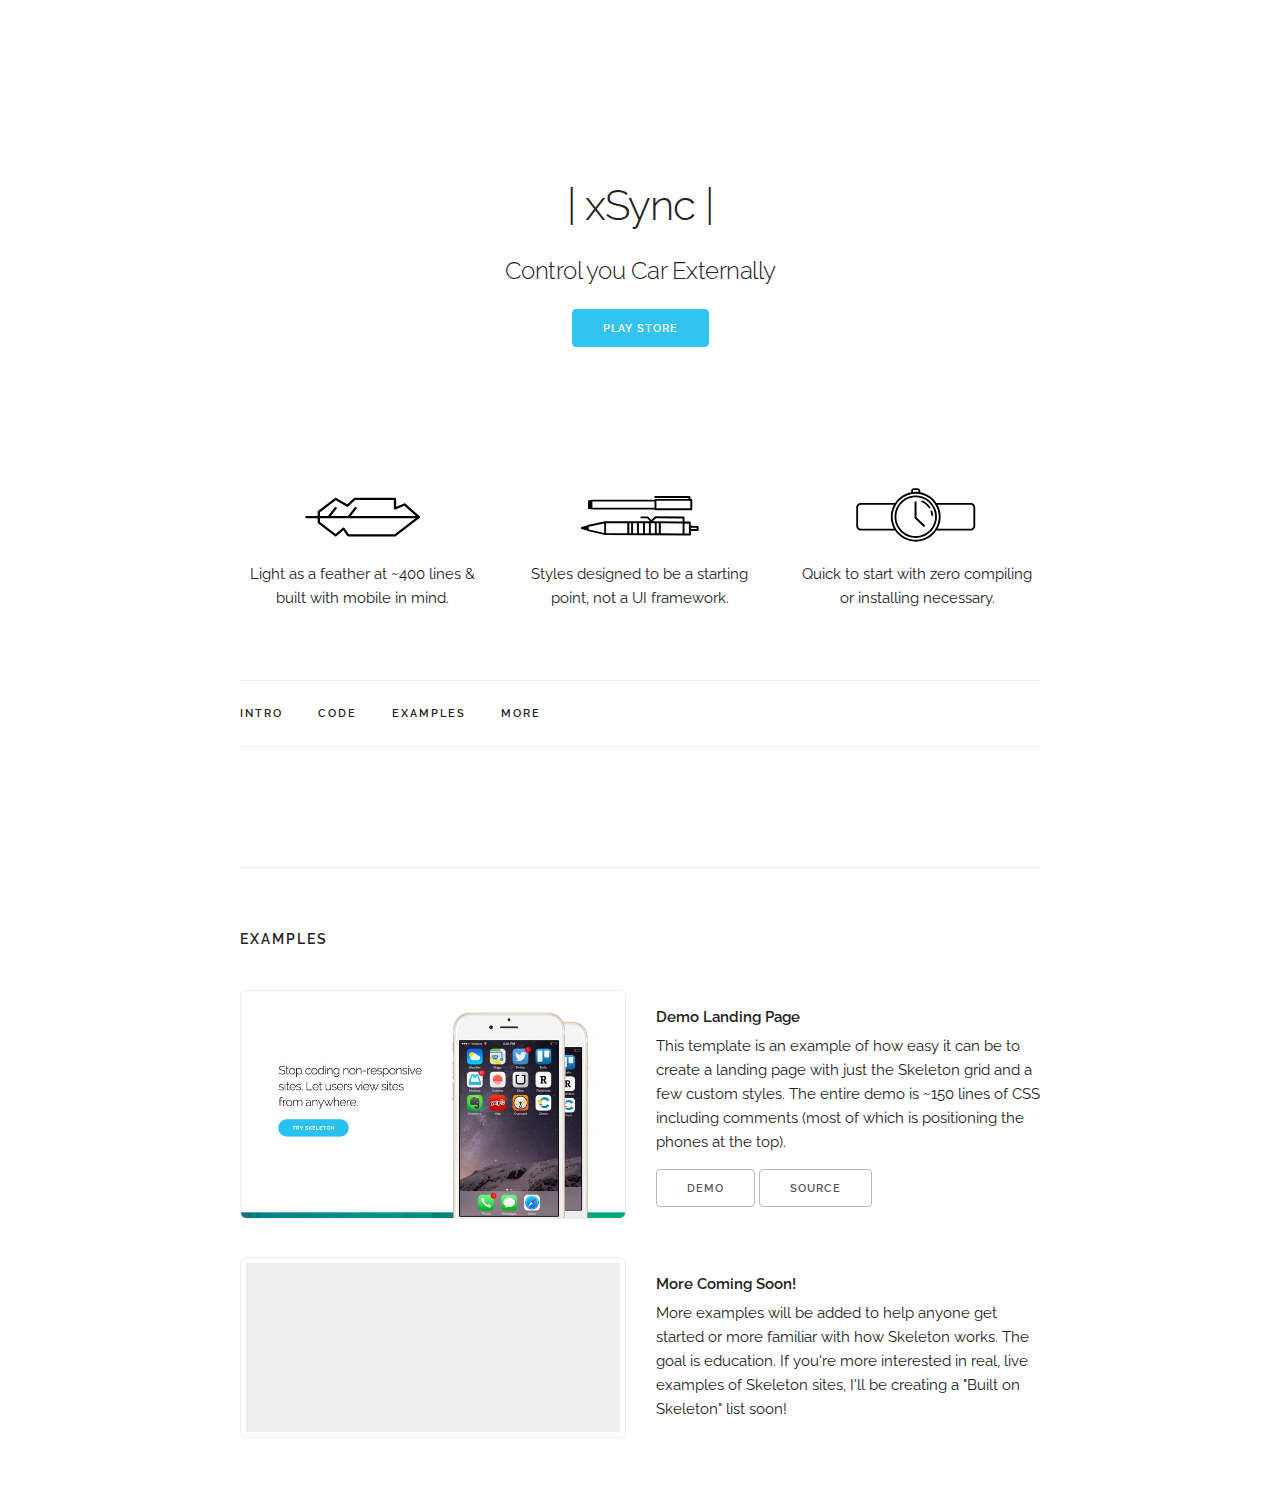
==== index.html @ bbdcb4a3 "Initial Checkin" ====
<!DOCTYPE html>
<html lang="en">
<head>

  <!-- Basic Page Needs
  –––––––––––––––––––––––––––––––––––––––––––––––––– -->
  <meta charset="utf-8">
  <title>xSync</title>
  <meta name="description" content="">
  <meta name="author" content="">

  <!-- Mobile Specific Metas
  –––––––––––––––––––––––––––––––––––––––––––––––––– -->
  <meta name="viewport" content="width=device-width, initial-scale=1">

  <!-- FONT
  –––––––––––––––––––––––––––––––––––––––––––––––––– -->
  <link href='//fonts.googleapis.com/css?family=Raleway:400,300,600' rel='stylesheet' type='text/css'>

  <!-- CSS
  –––––––––––––––––––––––––––––––––––––––––––––––––– -->
  <link rel="stylesheet" href="dist/css/normalize.css">
  <link rel="stylesheet" href="dist/css/skeleton.css">
  <link rel="stylesheet" href="css/custom.css">

  <!-- Scripts
  –––––––––––––––––––––––––––––––––––––––––––––––––– -->
  <script src="//ajax.googleapis.com/ajax/libs/jquery/2.1.1/jquery.min.js"></script>
  <script src="https://google-code-prettify.googlecode.com/svn/loader/run_prettify.js"></script>
  <link rel="stylesheet" href="css/github-prettify-theme.css">
  <script src="js/site.js"></script>

  <!-- Favicon
  –––––––––––––––––––––––––––––––––––––––––––––––––– -->
  <link rel="icon" type="image/png" href="dist/images/favicon.png">

</head>
<body class="code-snippets-visible">

  <!-- Primary Page Layout
  –––––––––––––––––––––––––––––––––––––––––––––––––– -->
  <div class="container">
    <section class="header">
      <h2 class="title">| xSync |</h2>
	  <h5>Control you Car Externally</h5>
      <a class="button button-primary" href="#" onClick="_gaq.push(['_trackEvent', 'skeleton', 'download'])">Play Store</a>
      <div class="value-props row">
        <div class="four columns value-prop">
          <img class="value-img" src="images/feather.svg">
          Light as a feather at ~400 lines &amp; built with mobile in mind.
        </div>
        <div class="four columns value-prop">
          <img class="value-img" src="images/pens.svg">
          Styles designed to be a starting point, not a UI framework.
        </div>
        <div class="four columns value-prop">
          <img class="value-img" src="images/watch.svg">
          Quick to start with zero compiling or installing necessary.
        </div>
      </div>
    </section>

    <div class="navbar-spacer"></div>
    <nav class="navbar">
      <div class="container">
        <ul class="navbar-list">
          <li class="navbar-item"><a class="navbar-link" href="#intro">Intro</a></li>
          <li class="navbar-item">
            <a class="navbar-link" href="#" data-popover="#codeNavPopover">Code</a>
            <div id="codeNavPopover" class="popover">
              <ul class="popover-list">
                <li class="popover-item">
                  <a class="popover-link" href="#grid">Grid</a>
                </li>
                <li class="popover-item">
                  <a class="popover-link" href="#typography">Typography</a>
                </li>
                <li class="popover-item">
                  <a class="popover-link" href="#buttons">Buttons</a>
                </li>
                <li class="popover-item">
                  <a class="popover-link" href="#forms">Forms</a>
                </li>
                <li class="popover-item">
                  <a class="popover-link" href="#lists">Lists</a>
                </li>
                <li class="popover-item">
                  <a class="popover-link" href="#code">Code</a>
                </li>
                <li class="popover-item">
                  <a class="popover-link" href="#tables">Tables</a>
                </li>
                <li class="popover-item">
                  <a class="popover-link" href="#queries">Queries</a>
                </li>
                <li class="popover-item">
                  <a class="popover-link" href="#utilities">Utilities</a>
                </li>
              </ul>
            </div>
          </li>
          <li class="navbar-item"><a class="navbar-link" href="#examples">Examples</a></li>
          <li class="navbar-item">
            <a class="navbar-link" href="#" data-popover="#moreNavPopover">More</a>
            <div id="moreNavPopover" class="popover">
              <ul class="popover-list">
                <li class="popover-item">
                  <a class="popover-link" href="https://github.com/dhg/Skeleton">On Github</a>
                </li>
                <li class="popover-item">
                  <a class="popover-link" href="https://github.com/dhg/Skeleton#browser-support">Browsers</a>
                </li>
                <li class="popover-item">
                  <a class="popover-link" href="https://github.com/dhg/Skeleton#license">License</a>
                </li>
                <li class="popover-item">
                  <a class="popover-link" href="https://github.com/dhg/Skeleton#extensions">Extensions</a>
                </li>
                <li class="popover-item">
                  <a class="popover-link" href="https://github.com/dhg/Skeleton/releases">Versions</a>
                </li>
                <li class="popover-item">
                  <a class="popover-link" href="https://github.com/dhg/Skeleton#colophon">Colophon</a>
                </li>
              </ul>
            </div>
          </li>
        </ul>
      </div>
    </nav>

    <!-- Why use Skeleton -->
    <div class="docs-section" id="intro">
   
    </div>

 
    <!-- Examples -->
    <div class="docs-section examples" id="examples">
      <h6 class="docs-header">Examples</h6>
      <div class="row example">
        <a class="example-screenshot-wrapper" target="_blank" href="examples/landing">
          <img class="example-screenshot" src="images/examples/landing.jpg">
        </a>
        <div class="one-half offset-by-one-half column">
          <h6 class="example-header">Demo Landing Page</h6>
          <p class="example-description">This template is an example of how easy it can be to create a landing page with just the Skeleton grid and a few custom styles. The entire demo is ~150 lines of CSS including comments (most of which is positioning the phones at the top).</p>
          <a class="button" href="examples/landing" target="_blank">Demo</a>
          <a class="button" href="https://github.com/dhg/Skeleton/tree/gh-pages/examples/landing" target="_blank">Source</a>
        </div>
      </div>
      <div class="row example">
        <div class="example-screenshot-wrapper">
          <div class="example-screenshot coming-soon"></div>
        </div>
        <div class="one-half offset-by-one-half column">
          <h6 class="example-header">More Coming Soon!</h6>
          <p class="example-description">More examples will be added to help anyone get started or more familiar with how Skeleton works. The goal is education. If you're more interested in real, live examples of Skeleton sites, I'll be creating a "Built on Skeleton" list soon!</p>
        </div>
      </div>
    </div>

  </div>


  <!-- Google Analytics -->
  <script type="text/javascript">


  </script>

<!-- End Document
  –––––––––––––––––––––––––––––––––––––––––––––––––– -->
</body>
</html>
---- dist/css/skeleton.css ----
/*
* Skeleton V2.0.4
* Copyright 2014, Dave Gamache
* www.getskeleton.com
* Free to use under the MIT license.
* http://www.opensource.org/licenses/mit-license.php
* 12/29/2014
*/


/* Table of contents
––––––––––––––––––––––––––––––––––––––––––––––––––
- Grid
- Base Styles
- Typography
- Links
- Buttons
- Forms
- Lists
- Code
- Tables
- Spacing
- Utilities
- Clearing
- Media Queries
*/


/* Grid
–––––––––––––––––––––––––––––––––––––––––––––––––– */
.container {
  position: relative;
  width: 100%;
  max-width: 960px;
  margin: 0 auto;
  padding: 0 20px;
  box-sizing: border-box; }
.column,
.columns {
  width: 100%;
  float: left;
  box-sizing: border-box; }

/* For devices larger than 400px */
@media (min-width: 400px) {
  .container {
    width: 85%;
    padding: 0; }
}

/* For devices larger than 550px */
@media (min-width: 550px) {
  .container {
    width: 80%; }
  .column,
  .columns {
    margin-left: 4%; }
  .column:first-child,
  .columns:first-child {
    margin-left: 0; }

  .one.column,
  .one.columns                    { width: 4.66666666667%; }
  .two.columns                    { width: 13.3333333333%; }
  .three.columns                  { width: 22%;            }
  .four.columns                   { width: 30.6666666667%; }
  .five.columns                   { width: 39.3333333333%; }
  .six.columns                    { width: 48%;            }
  .seven.columns                  { width: 56.6666666667%; }
  .eight.columns                  { width: 65.3333333333%; }
  .nine.columns                   { width: 74.0%;          }
  .ten.columns                    { width: 82.6666666667%; }
  .eleven.columns                 { width: 91.3333333333%; }
  .twelve.columns                 { width: 100%; margin-left: 0; }

  .one-third.column               { width: 30.6666666667%; }
  .two-thirds.column              { width: 65.3333333333%; }

  .one-half.column                { width: 48%; }

  /* Offsets */
  .offset-by-one.column,
  .offset-by-one.columns          { margin-left: 8.66666666667%; }
  .offset-by-two.column,
  .offset-by-two.columns          { margin-left: 17.3333333333%; }
  .offset-by-three.column,
  .offset-by-three.columns        { margin-left: 26%;            }
  .offset-by-four.column,
  .offset-by-four.columns         { margin-left: 34.6666666667%; }
  .offset-by-five.column,
  .offset-by-five.columns         { margin-left: 43.3333333333%; }
  .offset-by-six.column,
  .offset-by-six.columns          { margin-left: 52%;            }
  .offset-by-seven.column,
  .offset-by-seven.columns        { margin-left: 60.6666666667%; }
  .offset-by-eight.column,
  .offset-by-eight.columns        { margin-left: 69.3333333333%; }
  .offset-by-nine.column,
  .offset-by-nine.columns         { margin-left: 78.0%;          }
  .offset-by-ten.column,
  .offset-by-ten.columns          { margin-left: 86.6666666667%; }
  .offset-by-eleven.column,
  .offset-by-eleven.columns       { margin-left: 95.3333333333%; }

  .offset-by-one-third.column,
  .offset-by-one-third.columns    { margin-left: 34.6666666667%; }
  .offset-by-two-thirds.column,
  .offset-by-two-thirds.columns   { margin-left: 69.3333333333%; }

  .offset-by-one-half.column,
  .offset-by-one-half.columns     { margin-left: 52%; }

}


/* Base Styles
–––––––––––––––––––––––––––––––––––––––––––––––––– */
/* NOTE
html is set to 62.5% so that all the REM measurements throughout Skeleton
are based on 10px sizing. So basically 1.5rem = 15px :) */
html {
  font-size: 62.5%; }
body {
  font-size: 1.5em; /* currently ems cause chrome bug misinterpreting rems on body element */
  line-height: 1.6;
  font-weight: 400;
  font-family: "Raleway", "HelveticaNeue", "Helvetica Neue", Helvetica, Arial, sans-serif;
  color: #222; }


/* Typography
–––––––––––––––––––––––––––––––––––––––––––––––––– */
h1, h2, h3, h4, h5, h6 {
  margin-top: 0;
  margin-bottom: 2rem;
  font-weight: 300; }
h1 { font-size: 4.0rem; line-height: 1.2;  letter-spacing: -.1rem;}
h2 { font-size: 3.6rem; line-height: 1.25; letter-spacing: -.1rem; }
h3 { font-size: 3.0rem; line-height: 1.3;  letter-spacing: -.1rem; }
h4 { font-size: 2.4rem; line-height: 1.35; letter-spacing: -.08rem; }
h5 { font-size: 1.8rem; line-height: 1.5;  letter-spacing: -.05rem; }
h6 { font-size: 1.5rem; line-height: 1.6;  letter-spacing: 0; }

/* Larger than phablet */
@media (min-width: 550px) {
  h1 { font-size: 5.0rem; }
  h2 { font-size: 4.2rem; }
  h3 { font-size: 3.6rem; }
  h4 { font-size: 3.0rem; }
  h5 { font-size: 2.4rem; }
  h6 { font-size: 1.5rem; }
}

p {
  margin-top: 0; }


/* Links
–––––––––––––––––––––––––––––––––––––––––––––––––– */
a {
  color: #1EAEDB; }
a:hover {
  color: #0FA0CE; }


/* Buttons
–––––––––––––––––––––––––––––––––––––––––––––––––– */
.button,
button,
input[type="submit"],
input[type="reset"],
input[type="button"] {
  display: inline-block;
  height: 38px;
  padding: 0 30px;
  color: #555;
  text-align: center;
  font-size: 11px;
  font-weight: 600;
  line-height: 38px;
  letter-spacing: .1rem;
  text-transform: uppercase;
  text-decoration: none;
  white-space: nowrap;
  background-color: transparent;
  border-radius: 4px;
  border: 1px solid #bbb;
  cursor: pointer;
  box-sizing: border-box; }
.button:hover,
button:hover,
input[type="submit"]:hover,
input[type="reset"]:hover,
input[type="button"]:hover,
.button:focus,
button:focus,
input[type="submit"]:focus,
input[type="reset"]:focus,
input[type="button"]:focus {
  color: #333;
  border-color: #888;
  outline: 0; }
.button.button-primary,
button.button-primary,
input[type="submit"].button-primary,
input[type="reset"].button-primary,
input[type="button"].button-primary {
  color: #FFF;
  background-color: #33C3F0;
  border-color: #33C3F0; }
.button.button-primary:hover,
button.button-primary:hover,
input[type="submit"].button-primary:hover,
input[type="reset"].button-primary:hover,
input[type="button"].button-primary:hover,
.button.button-primary:focus,
button.button-primary:focus,
input[type="submit"].button-primary:focus,
input[type="reset"].button-primary:focus,
input[type="button"].button-primary:focus {
  color: #FFF;
  background-color: #1EAEDB;
  border-color: #1EAEDB; }


/* Forms
–––––––––––––––––––––––––––––––––––––––––––––––––– */
input[type="email"],
input[type="number"],
input[type="search"],
input[type="text"],
input[type="tel"],
input[type="url"],
input[type="password"],
textarea,
select {
  height: 38px;
  padding: 6px 10px; /* The 6px vertically centers text on FF, ignored by Webkit */
  background-color: #fff;
  border: 1px solid #D1D1D1;
  border-radius: 4px;
  box-shadow: none;
  box-sizing: border-box; }
/* Removes awkward default styles on some inputs for iOS */
input[type="email"],
input[type="number"],
input[type="search"],
input[type="text"],
input[type="tel"],
input[type="url"],
input[type="password"],
textarea {
  -webkit-appearance: none;
     -moz-appearance: none;
          appearance: none; }
textarea {
  min-height: 65px;
  padding-top: 6px;
  padding-bottom: 6px; }
input[type="email"]:focus,
input[type="number"]:focus,
input[type="search"]:focus,
input[type="text"]:focus,
input[type="tel"]:focus,
input[type="url"]:focus,
input[type="password"]:focus,
textarea:focus,
select:focus {
  border: 1px solid #33C3F0;
  outline: 0; }
label,
legend {
  display: block;
  margin-bottom: .5rem;
  font-weight: 600; }
fieldset {
  padding: 0;
  border-width: 0; }
input[type="checkbox"],
input[type="radio"] {
  display: inline; }
label > .label-body {
  display: inline-block;
  margin-left: .5rem;
  font-weight: normal; }


/* Lists
–––––––––––––––––––––––––––––––––––––––––––––––––– */
ul {
  list-style: circle inside; }
ol {
  list-style: decimal inside; }
ol, ul {
  padding-left: 0;
  margin-top: 0; }
ul ul,
ul ol,
ol ol,
ol ul {
  margin: 1.5rem 0 1.5rem 3rem;
  font-size: 90%; }
li {
  margin-bottom: 1rem; }


/* Code
–––––––––––––––––––––––––––––––––––––––––––––––––– */
code {
  padding: .2rem .5rem;
  margin: 0 .2rem;
  font-size: 90%;
  white-space: nowrap;
  background: #F1F1F1;
  border: 1px solid #E1E1E1;
  border-radius: 4px; }
pre > code {
  display: block;
  padding: 1rem 1.5rem;
  white-space: pre; }


/* Tables
–––––––––––––––––––––––––––––––––––––––––––––––––– */
th,
td {
  padding: 12px 15px;
  text-align: left;
  border-bottom: 1px solid #E1E1E1; }
th:first-child,
td:first-child {
  padding-left: 0; }
th:last-child,
td:last-child {
  padding-right: 0; }


/* Spacing
–––––––––––––––––––––––––––––––––––––––––––––––––– */
button,
.button {
  margin-bottom: 1rem; }
input,
textarea,
select,
fieldset {
  margin-bottom: 1.5rem; }
pre,
blockquote,
dl,
figure,
table,
p,
ul,
ol,
form {
  margin-bottom: 2.5rem; }


/* Utilities
–––––––––––––––––––––––––––––––––––––––––––––––––– */
.u-full-width {
  width: 100%;
  box-sizing: border-box; }
.u-max-full-width {
  max-width: 100%;
  box-sizing: border-box; }
.u-pull-right {
  float: right; }
.u-pull-left {
  float: left; }


/* Misc
–––––––––––––––––––––––––––––––––––––––––––––––––– */
hr {
  margin-top: 3rem;
  margin-bottom: 3.5rem;
  border-width: 0;
  border-top: 1px solid #E1E1E1; }


/* Clearing
–––––––––––––––––––––––––––––––––––––––––––––––––– */

/* Self Clearing Goodness */
.container:after,
.row:after,
.u-cf {
  content: "";
  display: table;
  clear: both; }


/* Media Queries
–––––––––––––––––––––––––––––––––––––––––––––––––– */
/*
Note: The best way to structure the use of media queries is to create the queries
near the relevant code. For example, if you wanted to change the styles for buttons
on small devices, paste the mobile query code up in the buttons section and style it
there.
*/


/* Larger than mobile */
@media (min-width: 400px) {}

/* Larger than phablet (also point when grid becomes active) */
@media (min-width: 550px) {}

/* Larger than tablet */
@media (min-width: 750px) {}

/* Larger than desktop */
@media (min-width: 1000px) {}

/* Larger than Desktop HD */
@media (min-width: 1200px) {}
---- css/custom.css ----
.container {
  max-width: 800px; }
.header {
  margin-top: 6rem;
  text-align: center; }
.value-prop {
  margin-top: 1rem; }
.value-props {
  margin-top: 4rem;
  margin-bottom: 4rem; }
.docs-header {
  text-transform: uppercase;
  font-size: 1.4rem;
  letter-spacing: .2rem;
  font-weight: 600; }
.docs-section {
  border-top: 1px solid #eee;
  padding: 4rem 0;
  margin-bottom: 0;}
.value-img {
  display: block;
  text-align: center;
  margin: 2.5rem auto 0; }
.example-grid .column,
.example-grid .columns {
  background: #EEE;
  text-align: center;
  border-radius: 4px;
  font-size: 1rem;
  text-transform: uppercase;
  height: 30px;
  line-height: 30px;
  margin-bottom: .75rem;
  font-weight: 600;
  letter-spacing: .1rem; }
.docs-example .row,
.docs-example.row,
.docs-example form {
  margin-bottom: 0; }
.docs-example h1,
.docs-example h2,
.docs-example h3,
.docs-example h4,
.docs-example h5,
.docs-example h6 {
  margin-bottom: 1rem; }
.heading-font-size {
  font-size: 1.2rem;
  color: #999;
  letter-spacing: normal; }
.code-example {
  margin-top: 1.5rem;
  margin-bottom: 0; }
.code-example-body {
  white-space: pre;
  word-wrap: break-word }
.example {
  position: relative; 
  margin-top: 4rem; }
.example-header {
  font-weight: 600;
  margin-top: 1.5rem;
  margin-bottom: .5rem; }
.example-description {
  margin-bottom: 1.5rem; }
.example-screenshot-wrapper {
  display: block;
  position: relative;
  overflow: hidden;
  border-radius: 6px;
  border: 1px solid #eee;
  height: 250px; }
.example-screenshot {
  width: 100%;
  height: auto; }
.example-screenshot.coming-soon {
  width: auto;
  position: absolute;
  background: #eee;
  top: 5px;
  right: 5px;
  bottom: 5px;
  left: 5px; }
.navbar {
  display: none; }

/* Larger than phone */
@media (min-width: 550px) {
  .header {
    margin-top: 18rem; }
  .value-props {
    margin-top: 9rem;
    margin-bottom: 7rem; }
  .value-img {
    margin-bottom: 1rem; }
  .example-grid .column,
  .example-grid .columns {
    margin-bottom: 1.5rem; }
  .docs-section {
    padding: 6rem 0; }
  .example-send-yourself-copy {
    float: right;
    margin-top: 12px; }
  .example-screenshot-wrapper {
    position: absolute;
    width: 48%;
    height: 100%;
    left: 0;
    max-height: none; }
}

/* Larger than tablet */
@media (min-width: 750px) {
  /* Navbar */
  .navbar + .docs-section {
    border-top-width: 0; }
  .navbar,
  .navbar-spacer {
    display: block;
    width: 100%;
    height: 6.5rem;
    background: #fff;
    z-index: 99;
    border-top: 1px solid #eee;
    border-bottom: 1px solid #eee; }
  .navbar-spacer {
    display: none; }
  .navbar > .container {
    width: 100%; }
  .navbar-list {
    list-style: none;
    margin-bottom: 0; }
  .navbar-item {
    position: relative;
    float: left;
    margin-bottom: 0; }
  .navbar-link {
    text-transform: uppercase;
    font-size: 11px;
    font-weight: 600;
    letter-spacing: .2rem;
    margin-right: 35px;
    text-decoration: none;
    line-height: 6.5rem;
    color: #222; }
  .navbar-link.active {
    color: #33C3F0; }
  .has-docked-nav .navbar {
    position: fixed;
    top: 0;
    left: 0; }
  .has-docked-nav .navbar-spacer {
    display: block; }
  /* Re-overiding the width 100% declaration to match size of % based container */
  .has-docked-nav .navbar > .container {
    width: 80%; }

  /* Popover */
  .popover.open {
    display: block;
  }
  .popover {
    display: none;
    position: absolute;
    top: 0;
    left: 0;
    background: #fff;
    border: 1px solid #eee;
    border-radius: 4px;
    top: 92%;
    left: -50%;
    -webkit-filter: drop-shadow(0 0 6px rgba(0,0,0,.1));
       -moz-filter: drop-shadow(0 0 6px rgba(0,0,0,.1));
            filter: drop-shadow(0 0 6px rgba(0,0,0,.1)); }
  .popover-item:first-child .popover-link:after, 
  .popover-item:first-child .popover-link:before {
    bottom: 100%;
    left: 50%;
    border: solid transparent;
    content: " ";
    height: 0;
    width: 0;
    position: absolute;
    pointer-events: none; }
  .popover-item:first-child .popover-link:after {
    border-color: rgba(255, 255, 255, 0);
    border-bottom-color: #fff;
    border-width: 10px;
    margin-left: -10px; }
  .popover-item:first-child .popover-link:before {
    border-color: rgba(238, 238, 238, 0);
    border-bottom-color: #eee;
    border-width: 11px;
    margin-left: -11px; }
  .popover-list {
    padding: 0;
    margin: 0;
    list-style: none; }
  .popover-item {
    padding: 0;
    margin: 0; }
  .popover-link {
    position: relative;
    color: #222;
    display: block;
    padding: 8px 20px;
    border-bottom: 1px solid #eee;
    text-decoration: none;
    text-transform: uppercase;
    font-size: 1.0rem;
    font-weight: 600;
    text-align: center;
    letter-spacing: .1rem; }
  .popover-item:first-child .popover-link {
    border-radius: 4px 4px 0 0; }
  .popover-item:last-child .popover-link {
    border-radius: 0 0 4px 4px;
    border-bottom-width: 0; }
  .popover-link:hover {
    color: #fff;
    background: #33C3F0; }
  .popover-link:hover,
  .popover-item:first-child .popover-link:hover:after {
    border-bottom-color: #33C3F0; }
}
---- css/github-prettify-theme.css ----
/* GitHub Theme */
.prettyprint {
  background: #fff;
  font-family: Menlo, 'Bitstream Vera Sans Mono', 'DejaVu Sans Mono', Monaco, Consolas, monospace;
  font-size: 1.2rem;
  padding: 2.5rem 3rem;
  -webkit-font-smoothing: antialiased; 
}

.pln {
  color: #333333;
}

@media screen {
  .str {
    color: #dd1144;
  }

  .kwd {
    color: #333333;
  }

  .com {
    color: #999988;
  }

  .typ {
    color: #445588;
  }

  .lit {
    color: #445588;
  }

  .pun {
    color: #333333;
  }

  .opn {
    color: #333333;
  }

  .clo {
    color: #333333;
  }

  .tag {
    color: navy;
  }

  .atn {
    color: teal;
  }

  .atv {
    color: #dd1144;
  }

  .dec {
    color: #333333;
  }

  .var {
    color: teal;
  }

  .fun {
    color: #990000;
  }
}
@media print, projection {
  .str {
    color: #006600;
  }

  .kwd {
    color: #006;
    font-weight: bold;
  }

  .com {
    color: #600;
    font-style: italic;
  }

  .typ {
    color: #404;
    font-weight: bold;
  }

  .lit {
    color: #004444;
  }

  .pun, .opn, .clo {
    color: #444400;
  }

  .tag {
    color: #006;
    font-weight: bold;
  }

  .atn {
    color: #440044;
  }

  .atv {
    color: #006600;
  }
}
/* Specify class=linenums on a pre to get line numbering */
ol.linenums {
  margin-top: 0;
  margin-bottom: 0;
}

/* IE indents via margin-left */
li.L0,
li.L1,
li.L2,
li.L3,
li.L4,
li.L5,
li.L6,
li.L7,
li.L8,
li.L9 {
  /* */
}

/* Alternate shading for lines */
li.L1,
li.L3,
li.L5,
li.L7,
li.L9 {
  /* */
}

/* My additional styles */

/*li.L0, li.L1, li.L2, li.L3,
li.L5, li.L6, li.L7, li.L8
{ list-style-type: decimal !important }*/

.prettyprint li {
  margin-bottom: .3rem;
}
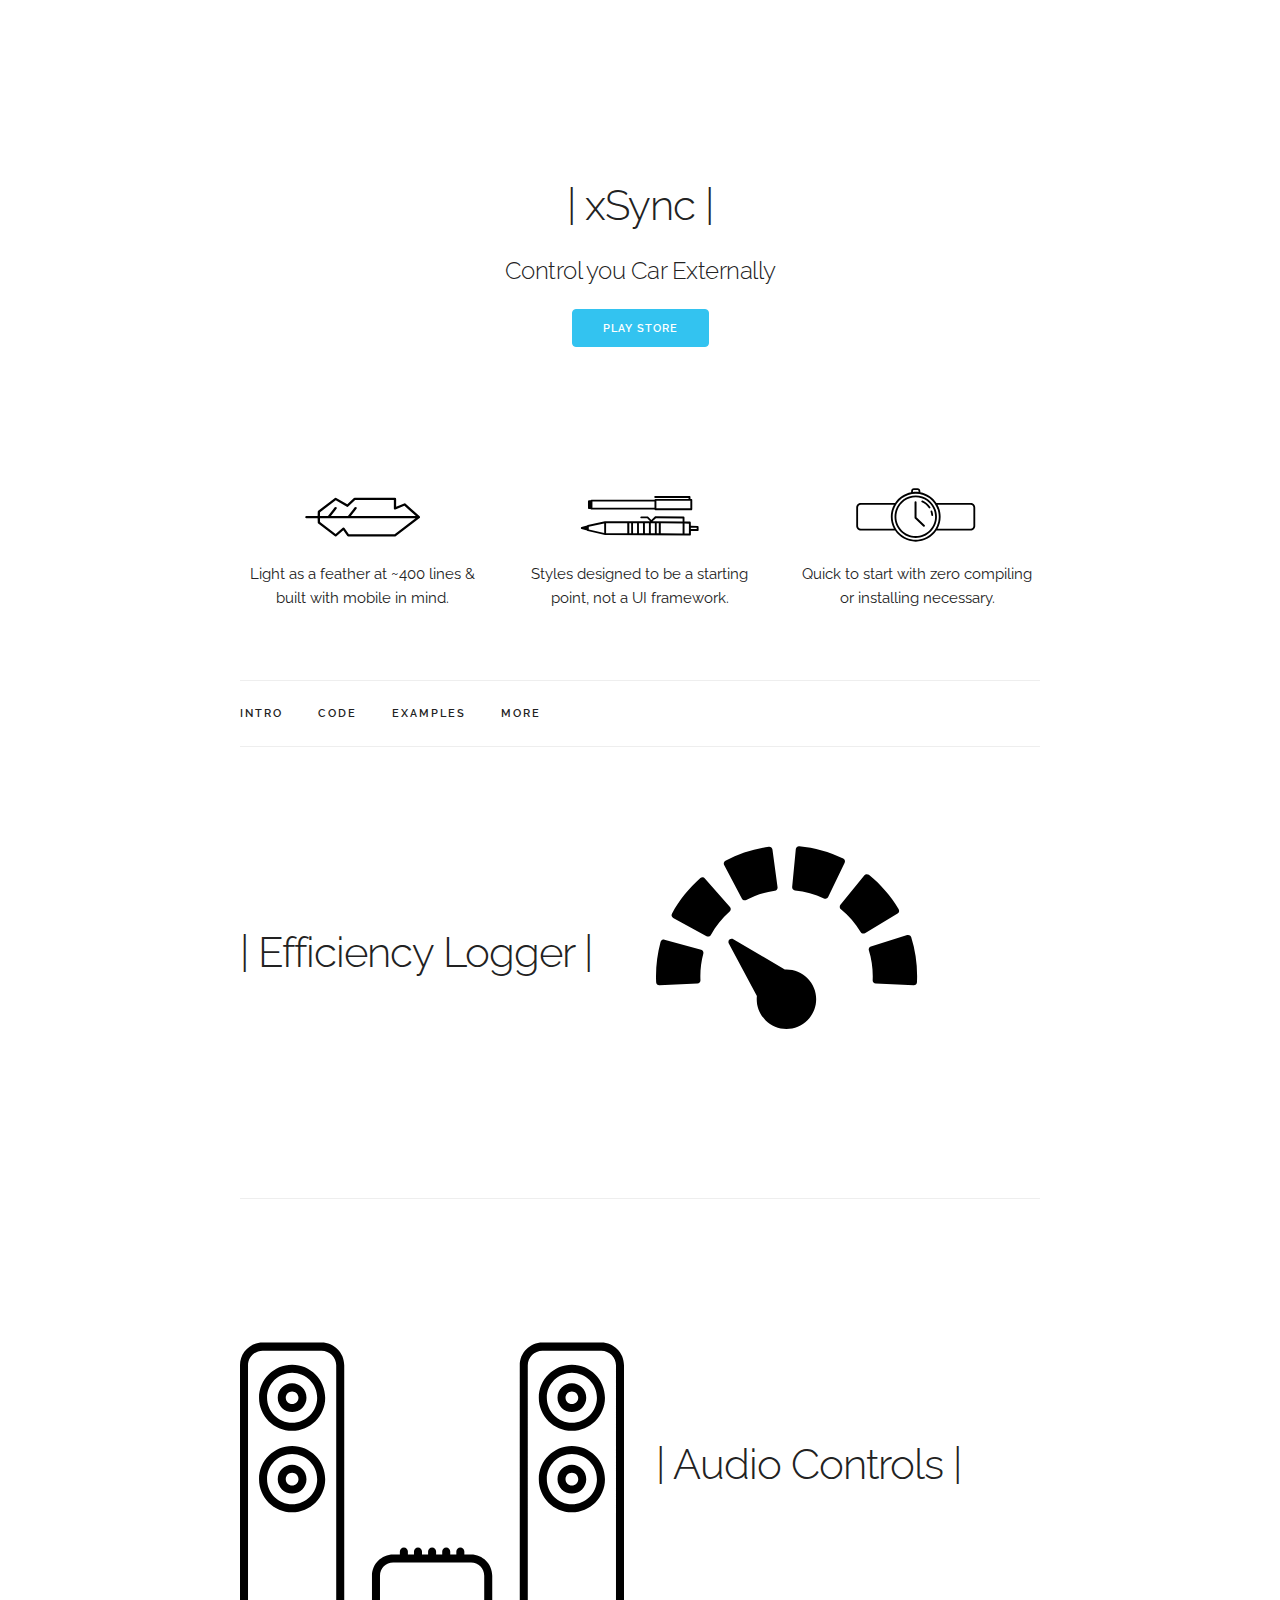
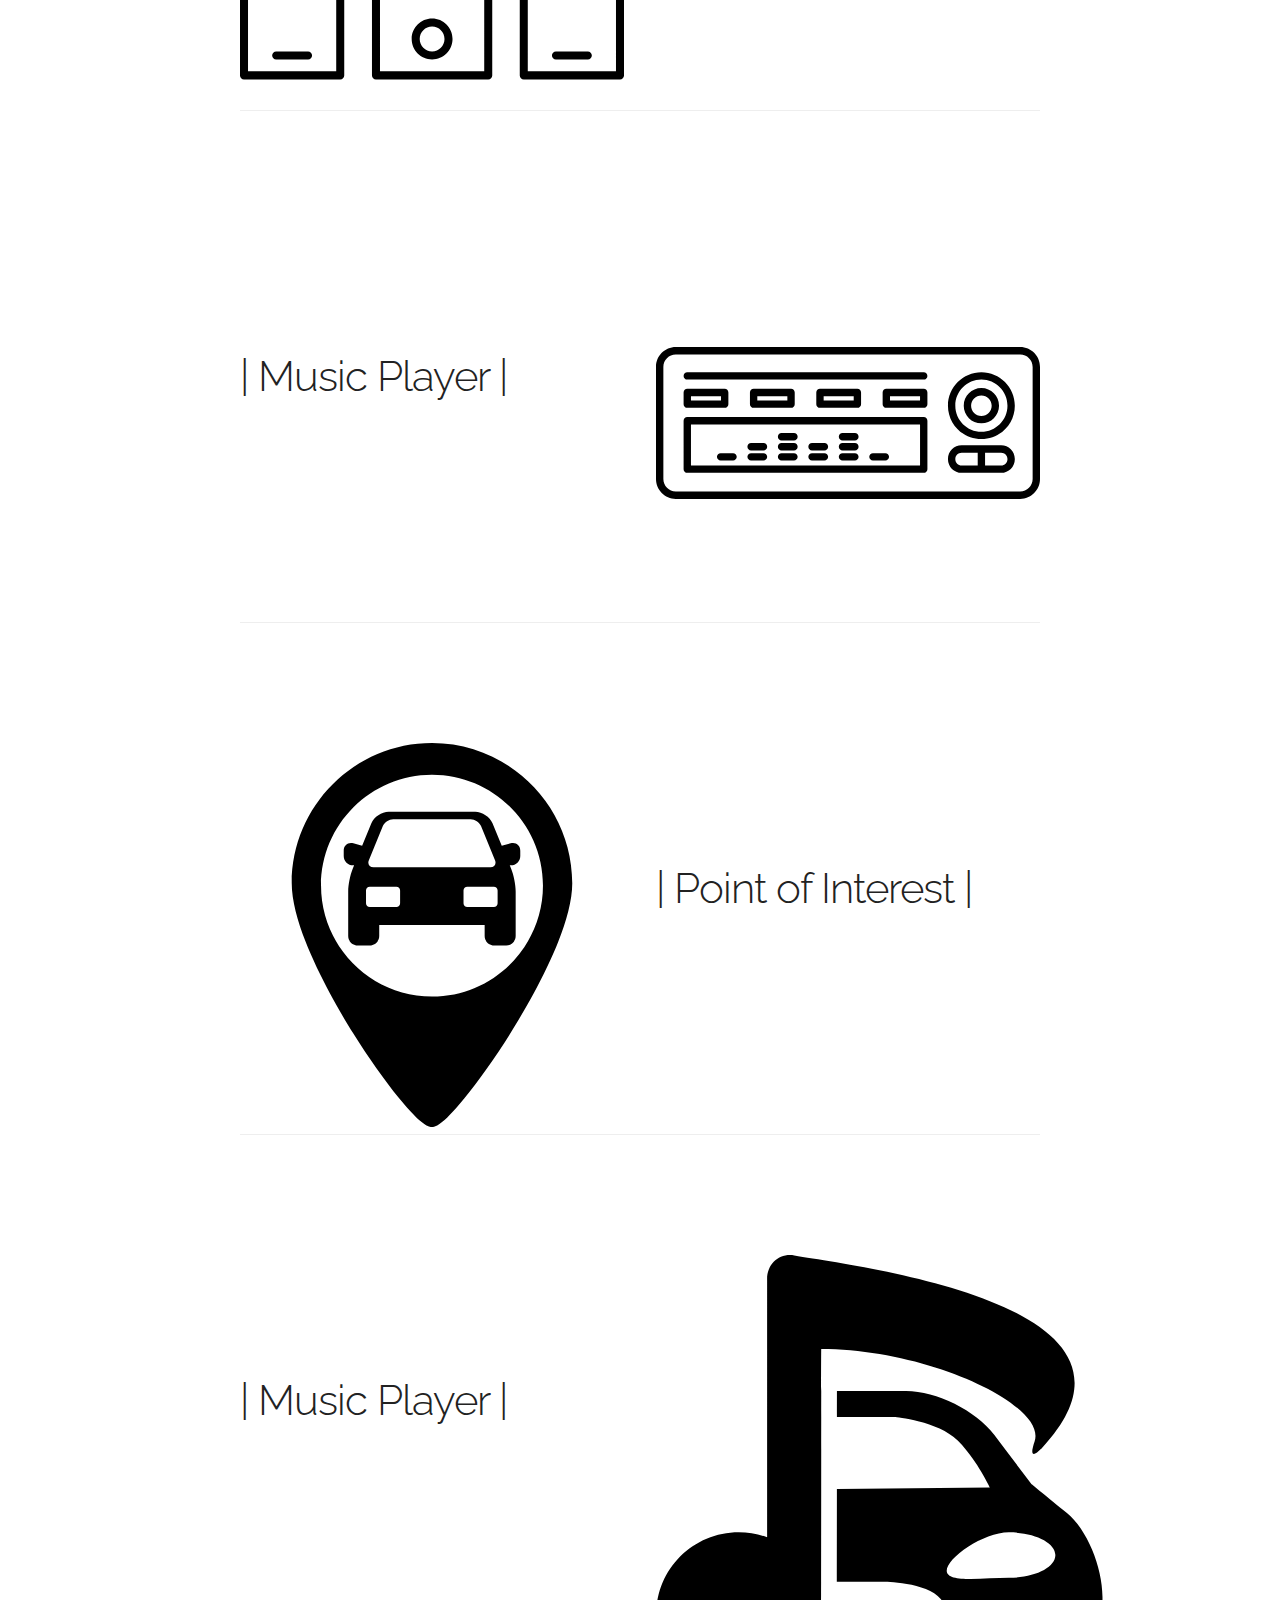
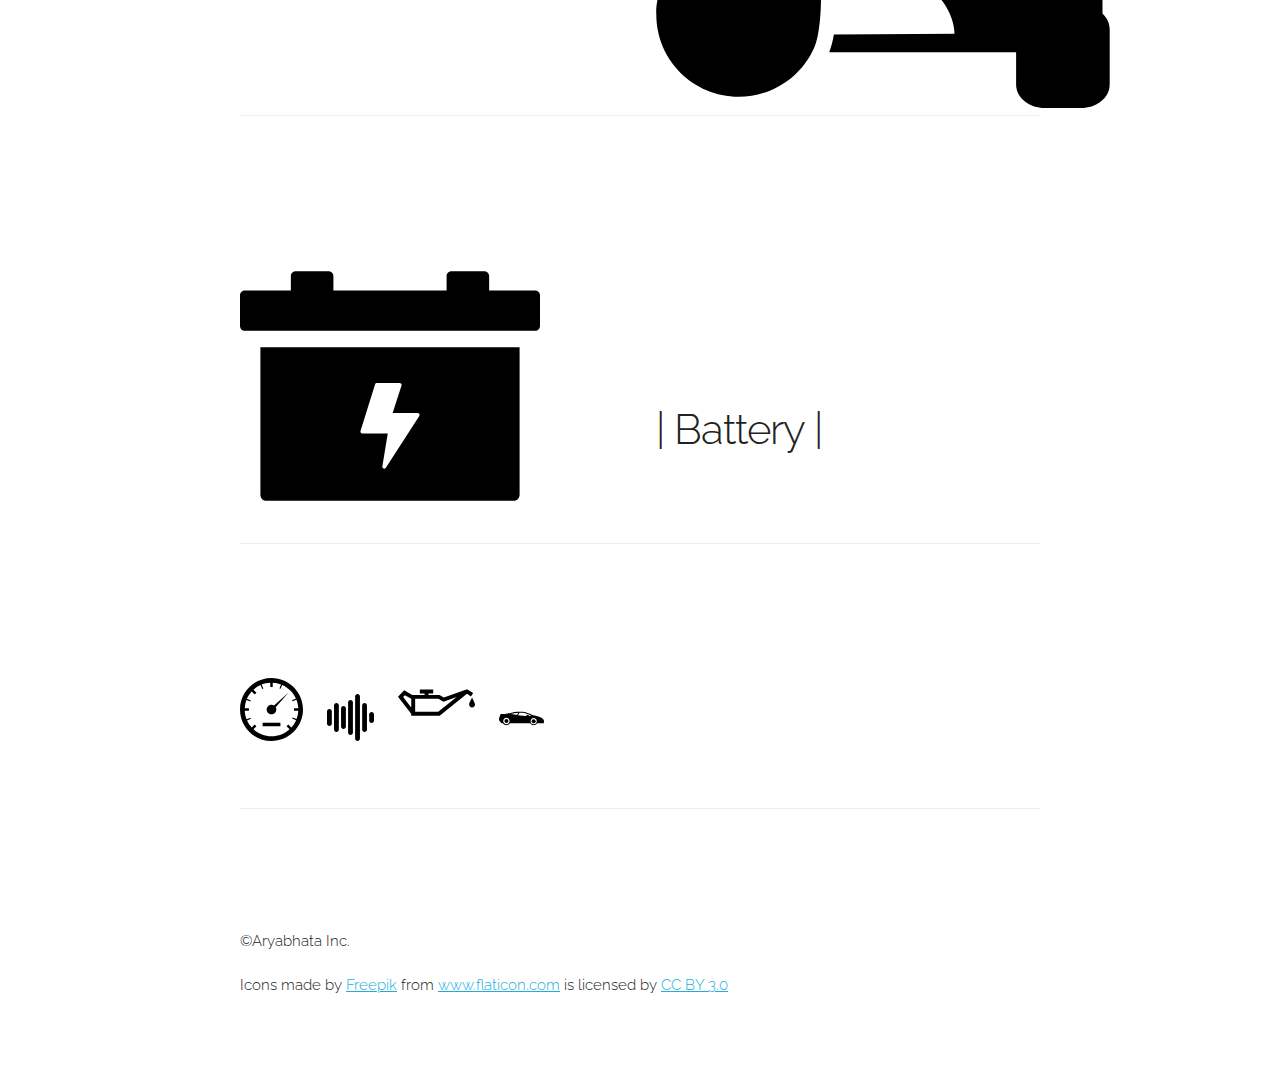
==== commit c7bf84c5: "Checkin" ====
--- a/index.html
+++ b/index.html
@@ -1,5 +1,8 @@
 <!DOCTYPE html>
 <html lang="en">
+
+<!-- Icon made by Freepik from www.flaticon.com  -->
+
 <head>
 
   <!-- Basic Page Needs
@@ -76,24 +79,6 @@
                   <a class="popover-link" href="#typography">Typography</a>
                 </li>
                 <li class="popover-item">
-                  <a class="popover-link" href="#buttons">Buttons</a>
-                </li>
-                <li class="popover-item">
-                  <a class="popover-link" href="#forms">Forms</a>
-                </li>
-                <li class="popover-item">
-                  <a class="popover-link" href="#lists">Lists</a>
-                </li>
-                <li class="popover-item">
-                  <a class="popover-link" href="#code">Code</a>
-                </li>
-                <li class="popover-item">
-                  <a class="popover-link" href="#tables">Tables</a>
-                </li>
-                <li class="popover-item">
-                  <a class="popover-link" href="#queries">Queries</a>
-                </li>
-                <li class="popover-item">
                   <a class="popover-link" href="#utilities">Utilities</a>
                 </li>
               </ul>
@@ -107,21 +92,6 @@
                 <li class="popover-item">
                   <a class="popover-link" href="https://github.com/dhg/Skeleton">On Github</a>
                 </li>
-                <li class="popover-item">
-                  <a class="popover-link" href="https://github.com/dhg/Skeleton#browser-support">Browsers</a>
-                </li>
-                <li class="popover-item">
-                  <a class="popover-link" href="https://github.com/dhg/Skeleton#license">License</a>
-                </li>
-                <li class="popover-item">
-                  <a class="popover-link" href="https://github.com/dhg/Skeleton#extensions">Extensions</a>
-                </li>
-                <li class="popover-item">
-                  <a class="popover-link" href="https://github.com/dhg/Skeleton/releases">Versions</a>
-                </li>
-                <li class="popover-item">
-                  <a class="popover-link" href="https://github.com/dhg/Skeleton#colophon">Colophon</a>
-                </li>
               </ul>
             </div>
           </li>
@@ -132,43 +102,141 @@
     <!-- Why use Skeleton -->
     <div class="docs-section" id="intro">
    
-    </div>
-
- 
-    <!-- Examples -->
+		<div class="row">
+		  <div class="one-half column">
+			</br>
+			</br>
+			</br>
+			</br>
+			</br>
+			<h2>| Efficiency Logger |</h2>
+			<h4></h4>
+			<p><a></a></p>
+		  </div>
+		  <div class="one-half column">
+			  <img class="phone" src="images/svg/car15.svg">
+		  </div>
+		</div>
+		<div class="docs-section"></div>
+   
+		<div class="row">
+		   <div class="one-half column">
+			  <img class="phone" src="images/svg/audio.svg">
+		  </div>
+		   <div class="one-half column">
+			</br>
+			</br>
+			</br>
+			</br>
+			</br>
+			<h2>| Audio Controls |</h2>
+			<h4></h4>
+			<p><a></a></p>
+		  </div>
+		</div>
+		<div class="docs-section"></div>
+
+		<div class="row">
+		  <div class="one-half column">
+			</br>
+			</br>
+			</br>
+			</br>
+			</br>
+			<h2>| Music Player |</h2>
+			<h4></h4>
+			<p><a></a></p>
+		  </div>
+		  <div class="one-half column">
+			  <img class="phone" src="images/svg/musicplayer.svg">
+		  </div>
+		</div>
+		<div class="docs-section"></div>		
+
+		<div class="row">
+		   <div class="one-half column">
+			  <img class="phone" src="images/svg/cars32.svg">
+		  </div>
+		   <div class="one-half column">
+			</br>
+			</br>
+			</br>
+			</br>
+			</br>
+			<h2>| Point of Interest |</h2>
+			<h4></h4>
+			<p><a></a></p>
+		  </div>
+		</div>
+		<div class="docs-section"></div>
+
+		<div class="row">
+		  <div class="one-half column">
+			</br>
+			</br>
+			</br>
+			</br>
+			</br>
+			<h2>| Music Player |</h2>
+			<h4></h4>
+			<p><a></a></p>
+		  </div>
+		  <div class="one-half column">
+			  <img class="phone" src="images/svg/car68.svg">
+		  </div>
+		</div>
+		<div class="docs-section"></div>		
+
+		<div class="row">
+		   <div class="one-half column">
+			  <img class="phone" src="images/svg/battery.svg">
+		  </div>
+		   <div class="one-half column">
+			</br>
+			</br>
+			</br>
+			</br>
+			</br>
+			</br>
+			</br>
+			<h2>| Battery |</h2>
+			<h4></h4>
+			<p><a></a></p>
+		  </div>
+		</div>
+		<div class="docs-section"></div>
+
+		<div class="row">
+		   <div class="one-half column">
+			  <img class="phone" src="images/svg/vehicle.svg">
+			  &nbsp;&nbsp;&nbsp;&nbsp;
+			  <img class="phone" src="images/svg/pulse.svg">
+			  &nbsp;&nbsp;&nbsp;&nbsp;
+			  <img class="phone" src="images/svg/fuel1.svg">
+			  &nbsp;&nbsp;&nbsp;&nbsp;
+			  <img class="phone" src="images/svg/car193.svg">
+		  </div>
+		</div>
+    </div> 
+    <!-- Features -->
     <div class="docs-section examples" id="examples">
-      <h6 class="docs-header">Examples</h6>
-      <div class="row example">
-        <a class="example-screenshot-wrapper" target="_blank" href="examples/landing">
-          <img class="example-screenshot" src="images/examples/landing.jpg">
-        </a>
-        <div class="one-half offset-by-one-half column">
-          <h6 class="example-header">Demo Landing Page</h6>
-          <p class="example-description">This template is an example of how easy it can be to create a landing page with just the Skeleton grid and a few custom styles. The entire demo is ~150 lines of CSS including comments (most of which is positioning the phones at the top).</p>
-          <a class="button" href="examples/landing" target="_blank">Demo</a>
-          <a class="button" href="https://github.com/dhg/Skeleton/tree/gh-pages/examples/landing" target="_blank">Source</a>
-        </div>
-      </div>
-      <div class="row example">
-        <div class="example-screenshot-wrapper">
-          <div class="example-screenshot coming-soon"></div>
-        </div>
-        <div class="one-half offset-by-one-half column">
-          <h6 class="example-header">More Coming Soon!</h6>
-          <p class="example-description">More examples will be added to help anyone get started or more familiar with how Skeleton works. The goal is education. If you're more interested in real, live examples of Skeleton sites, I'll be creating a "Built on Skeleton" list soon!</p>
-        </div>
-      </div>
-    </div>
-
+		
+	</div>
   </div>
 
-
-  <!-- Google Analytics -->
-  <script type="text/javascript">
-
-
-  </script>
-
+  
+  
+  <footer>
+  <div class="container">
+      <div class="six column">
+		<h6>&copyAryabhata Inc.</h6>
+		<h6>Icons made by <a href="http://www.flaticon.com/authors/freepik" title="Freepik">Freepik</a> from <a href="http://www.flaticon.com" title="Flaticon">www.flaticon.com</a> is licensed by <a href="http://creativecommons.org/licenses/by/3.0/" title="Creative Commons BY 3.0">CC BY 3.0</a></h6>
+	</div>
+  </div>
+  
+  </br>
+  </br>
+  </footer>
 <!-- End Document
   –––––––––––––––––––––––––––––––––––––––––––––––––– -->
 </body>
